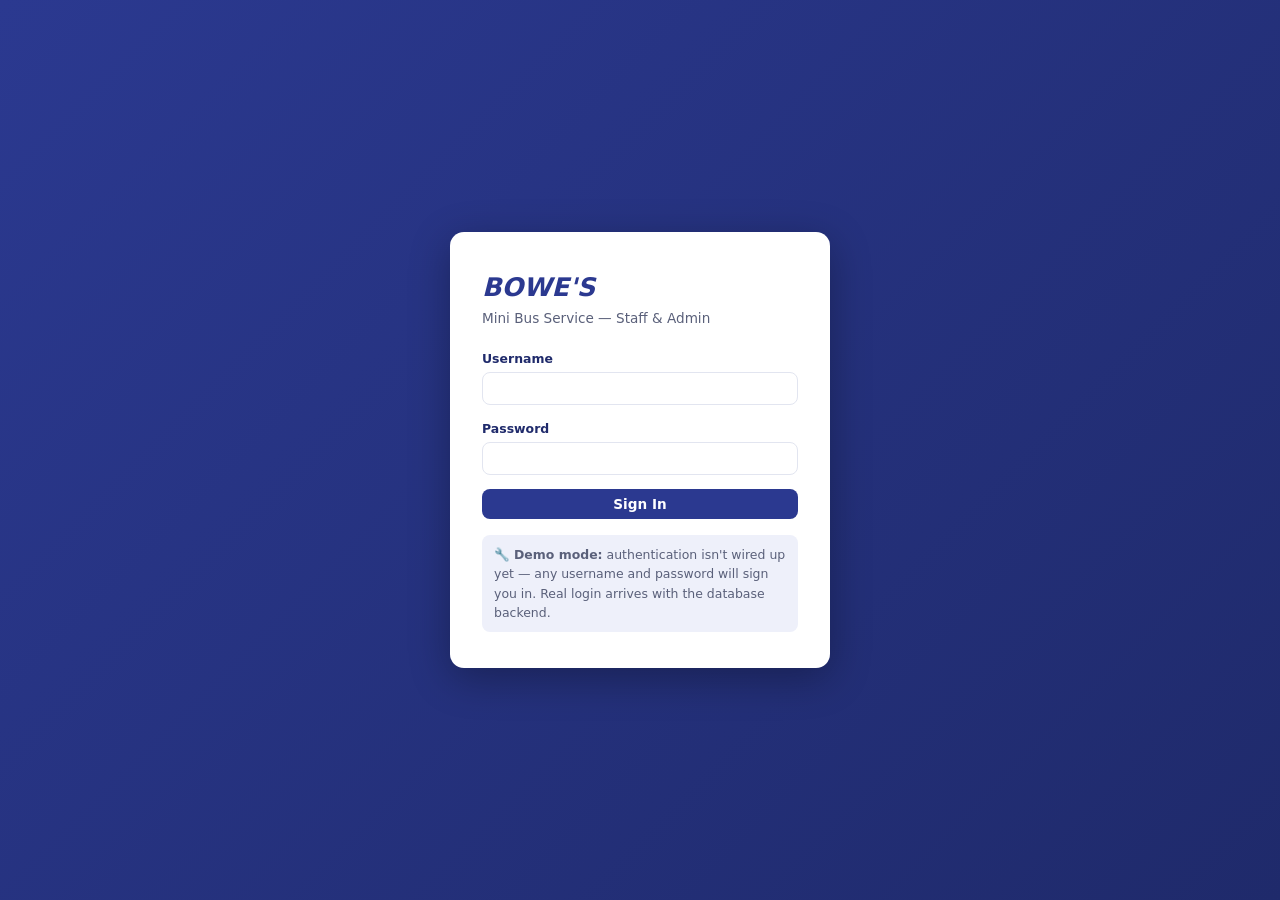
==== admin/index.html @ 16c5cedb "Add Bowe's Mini Bus Service website with booking page and admin panel Static HTML/CSS/JS site ready " ====
<!DOCTYPE html>
<html lang="en">
<head>
  <meta charset="UTF-8" />
  <meta name="viewport" content="width=device-width, initial-scale=1.0" />
  <title>Admin — Bowe's Mini Bus Service</title>
  <link rel="icon" type="image/svg+xml" href="/favicon.svg" />
  <meta name="robots" content="noindex" />
  <link rel="stylesheet" href="/assets/css/admin.css" />
</head>
<body>

  <!-- =========== LOGIN GATE (display-level only) ===========
       Real authentication will come with the backend. For now
       any username/password gets you in — this just shows the
       intended flow. -->
  <div class="login-gate" id="login-gate">
    <div class="login-card">
      <div class="t">Bowe's</div>
      <div class="s">Mini Bus Service — Staff &amp; Admin</div>
      <form id="login-form">
        <div class="form-field">
          <label for="login-user">Username</label>
          <input id="login-user" type="text" autocomplete="username" required />
        </div>
        <div class="form-field">
          <label for="login-pass">Password</label>
          <input id="login-pass" type="password" autocomplete="current-password" required />
        </div>
        <button class="btn btn-primary" type="submit" style="width:100%;">Sign In</button>
      </form>
      <div class="demo-note">
        🔧 <strong>Demo mode:</strong> authentication isn't wired up yet — any
        username and password will sign you in. Real login arrives with the
        database backend.
      </div>
    </div>
  </div>

  <!-- =========== ADMIN SHELL =========== -->
  <div class="admin-shell" id="admin-shell" hidden>

    <aside class="sidebar">
      <div class="brand">
        <span class="t">Bowe's</span>
        <span class="s">Admin Panel</span>
      </div>
      <nav aria-label="Admin sections">
        <button data-panel="dashboard" class="active">📊 Dashboard</button>
        <button data-panel="bookings">🗒️ Bookings</button>
        <button data-panel="diary">📅 Availability Diary</button>
        <button data-panel="fleet">🚌 Fleet</button>
        <button data-panel="drivers">👤 Drivers</button>
      </nav>
      <div class="foot">
        <p><a href="/">← Back to website</a></p>
        <p><button id="reset-demo" class="btn btn-ghost btn-sm" style="margin-top:0.5rem;">Reset demo data</button></p>
      </div>
    </aside>

    <main class="main">
      <div class="topbar">
        <div>
          <h1 id="panel-title">Dashboard</h1>
          <div class="sub" id="today-label"></div>
        </div>
        <button id="logout" class="btn btn-ghost btn-sm">Sign out</button>
      </div>

      <!-- ======= DASHBOARD ======= -->
      <section class="panel active" id="panel-dashboard">
        <div class="stats" id="stat-tiles"></div>

        <div class="card">
          <h2>Bookings per week (last 8 weeks)</h2>
          <figure class="chart-figure">
            <figcaption>All booking requests received, by week created</figcaption>
            <div class="chart-svg-wrap" id="weekly-chart"></div>
          </figure>
        </div>

        <div class="card">
          <h2>Bookings by status</h2>
          <div class="status-rows" id="status-breakdown"></div>
        </div>

        <div class="card">
          <h2>Next 7 days</h2>
          <div class="table-wrap">
            <table>
              <thead>
                <tr><th>Date</th><th>Customer</th><th>Route</th><th>Pax</th><th>Bus</th><th>Driver</th><th>Status</th></tr>
              </thead>
              <tbody id="upcoming-rows"></tbody>
            </table>
          </div>
        </div>
      </section>

      <!-- ======= BOOKINGS ======= -->
      <section class="panel" id="panel-bookings">
        <div class="card">
          <h2>Pending review</h2>
          <p class="hint">New requests from the website land here. Assign a bus and driver, then approve — the diary updates automatically.</p>
          <div class="table-wrap">
            <table>
              <thead>
                <tr><th>Received</th><th>Customer</th><th>Trip</th><th>Pax</th><th>Assign bus</th><th>Assign driver</th><th>Actions</th></tr>
              </thead>
              <tbody id="pending-rows"></tbody>
            </table>
          </div>
        </div>

        <div class="card">
          <h2>All bookings</h2>
          <div class="table-wrap">
            <table>
              <thead>
                <tr><th>Date</th><th>Customer</th><th>Route</th><th>Pax</th><th>Bus</th><th>Driver</th><th>Status</th><th></th></tr>
              </thead>
              <tbody id="all-booking-rows"></tbody>
            </table>
          </div>
        </div>
      </section>

      <!-- ======= DIARY ======= -->
      <section class="panel" id="panel-diary">
        <div class="card">
          <h2>Fleet availability — next 14 days</h2>
          <p class="hint">Built automatically from confirmed bookings and fleet status. Keep the fleet up to date and this diary is always exact.</p>
          <div class="diary-wrap" id="diary-table"></div>
          <div class="legend">
            <span><span class="k" style="background:#e8f6ec;"></span>Free</span>
            <span><span class="k" style="background:#fbebeb;"></span>Booked (confirmed)</span>
            <span><span class="k" style="background:#fdf3cd;"></span>In maintenance</span>
          </div>
        </div>
      </section>

      <!-- ======= FLEET ======= -->
      <section class="panel" id="panel-fleet">
        <div class="card">
          <h2>Add a bus</h2>
          <form id="add-bus-form" class="form-row">
            <div class="form-field"><label for="bus-name">Name / model</label><input id="bus-name" required placeholder="e.g. Mercedes Sprinter" /></div>
            <div class="form-field"><label for="bus-reg">Registration</label><input id="bus-reg" required placeholder="e.g. 231-KK-1234" /></div>
            <div class="form-field"><label for="bus-type">Type</label>
              <select id="bus-type"><option>Minibus</option><option>Midi bus</option><option>Coach</option></select>
            </div>
            <div class="form-field"><label for="bus-seats">Seats</label><input id="bus-seats" type="number" min="4" max="70" required value="16" /></div>
            <button class="btn btn-primary" type="submit">Add Bus</button>
          </form>
        </div>
        <div class="card">
          <h2>Fleet</h2>
          <div class="table-wrap">
            <table>
              <thead><tr><th>Bus</th><th>Reg</th><th>Type</th><th>Seats</th><th>Status</th><th>Notes</th><th></th></tr></thead>
              <tbody id="fleet-rows"></tbody>
            </table>
          </div>
        </div>
      </section>

      <!-- ======= DRIVERS ======= -->
      <section class="panel" id="panel-drivers">
        <div class="card">
          <h2>Add a driver</h2>
          <form id="add-driver-form" class="form-row">
            <div class="form-field"><label for="drv-name">Name</label><input id="drv-name" required placeholder="e.g. Pat Bowe" /></div>
            <div class="form-field"><label for="drv-phone">Phone</label><input id="drv-phone" placeholder="087 XXX XXXX" /></div>
            <div class="form-field"><label for="drv-licence">Licence</label>
              <select id="drv-licence"><option>D1</option><option>D</option></select>
            </div>
            <button class="btn btn-primary" type="submit">Add Driver</button>
          </form>
        </div>
        <div class="card">
          <h2>Drivers &amp; weekly availability</h2>
          <p class="hint">Tick the days each driver is off. Days off are excluded when assigning drivers to bookings.</p>
          <div class="table-wrap">
            <table>
              <thead><tr><th>Driver</th><th>Phone</th><th>Licence</th><th>Days off</th><th>Upcoming assignments</th></tr></thead>
              <tbody id="driver-rows"></tbody>
            </table>
          </div>
        </div>
      </section>

    </main>
  </div>

  <script src="/assets/js/data.js"></script>
  <script src="/assets/js/admin.js"></script>
</body>
</html>
---- assets/css/admin.css ----
/* =========================================================
   Bowe's Mini Bus Service — admin panel styles
   ========================================================= */

:root {
  --blue: #2b3990;
  --blue-dark: #1f2a6b;
  --blue-light: #eef0fa;
  --yellow: #ffd100;
  --chart: #3d4fb5;          /* validated chart data colour */
  --ink: #1a1f36;
  --ink-soft: #5a607a;
  --surface: #ffffff;
  --surface-alt: #f4f5fa;
  --line: #e2e5f0;
  --good: #2e7d43;
  --good-bg: #e8f6ec;
  --warn: #8a6d00;
  --warn-bg: #fdf3cd;
  --bad: #a12b2b;
  --bad-bg: #fbebeb;
  --muted-bg: #eceef4;
  --radius: 10px;
  --shadow: 0 2px 10px rgba(31, 42, 107, 0.08);
}

* { box-sizing: border-box; margin: 0; padding: 0; }

body {
  font-family: "Segoe UI", system-ui, -apple-system, Arial, sans-serif;
  background: var(--surface-alt);
  color: var(--ink);
  line-height: 1.55;
  font-size: 15px;
}

button { font-family: inherit; }

/* the hidden attribute must beat display:flex on gated containers */
[hidden] { display: none !important; }

/* ---------- layout ---------- */

.admin-shell { display: flex; min-height: 100vh; }

.sidebar {
  width: 230px;
  background: var(--blue-dark);
  color: #fff;
  padding: 1.5rem 1rem;
  flex-shrink: 0;
  display: flex;
  flex-direction: column;
  gap: 0.35rem;
}
.sidebar .brand { margin-bottom: 1.5rem; line-height: 1.2; }
.sidebar .brand .t {
  color: var(--yellow); font-weight: 900; font-style: italic;
  font-size: 1.3rem; letter-spacing: 0.04em; text-transform: uppercase; display: block;
}
.sidebar .brand .s { font-size: 0.78rem; color: #c9cfec; }

.sidebar nav { display: flex; flex-direction: column; gap: 0.2rem; }
.sidebar nav button {
  display: flex; align-items: center; gap: 0.6rem;
  background: none; border: none; color: #d5daf0;
  padding: 0.65rem 0.8rem; border-radius: 8px;
  font-size: 0.95rem; font-weight: 600; cursor: pointer; text-align: left;
}
.sidebar nav button:hover { background: rgba(255, 255, 255, 0.08); color: #fff; }
.sidebar nav button.active { background: var(--yellow); color: var(--blue-dark); }

.sidebar .foot { margin-top: auto; font-size: 0.78rem; color: #9aa3cd; }
.sidebar .foot a { color: var(--yellow); text-decoration: none; }

.main { flex: 1; padding: 1.75rem 2rem; min-width: 0; }

.topbar {
  display: flex; justify-content: space-between; align-items: center;
  margin-bottom: 1.5rem; gap: 1rem; flex-wrap: wrap;
}
.topbar h1 { font-size: 1.35rem; color: var(--blue-dark); }
.topbar .sub { color: var(--ink-soft); font-size: 0.88rem; }

/* ---------- panels & cards ---------- */

.panel { display: none; }
.panel.active { display: block; }

.card {
  background: var(--surface);
  border-radius: var(--radius);
  box-shadow: var(--shadow);
  padding: 1.25rem 1.4rem;
  margin-bottom: 1.25rem;
}
.card h2 { font-size: 1.05rem; color: var(--blue-dark); margin-bottom: 0.75rem; }
.card .hint { font-size: 0.82rem; color: var(--ink-soft); }

/* ---------- stat tiles ---------- */

.stats { display: grid; grid-template-columns: repeat(auto-fit, minmax(180px, 1fr)); gap: 1rem; margin-bottom: 1.25rem; }
.stat {
  background: var(--surface); border-radius: var(--radius);
  box-shadow: var(--shadow); padding: 1.1rem 1.25rem;
  border-top: 4px solid var(--chart);
}
.stat .label { font-size: 0.8rem; font-weight: 700; color: var(--ink-soft); text-transform: uppercase; letter-spacing: 0.04em; }
.stat .value { font-size: 1.9rem; font-weight: 800; color: var(--blue-dark); line-height: 1.2; }
.stat .delta { font-size: 0.8rem; color: var(--ink-soft); }
.stat.attn { border-top-color: var(--yellow); }

/* ---------- badges ---------- */

.badge {
  display: inline-flex; align-items: center; gap: 0.3rem;
  padding: 0.15rem 0.6rem; border-radius: 999px;
  font-size: 0.78rem; font-weight: 700; white-space: nowrap;
}
.badge.pending   { background: var(--warn-bg); color: var(--warn); }
.badge.confirmed { background: var(--good-bg); color: var(--good); }
.badge.completed { background: var(--muted-bg); color: var(--ink-soft); }
.badge.declined  { background: var(--bad-bg); color: var(--bad); }
.badge.active      { background: var(--good-bg); color: var(--good); }
.badge.maintenance { background: var(--warn-bg); color: var(--warn); }

/* ---------- tables ---------- */

.table-wrap { overflow-x: auto; }
table { width: 100%; border-collapse: collapse; font-size: 0.9rem; }
th, td { text-align: left; padding: 0.6rem 0.75rem; border-bottom: 1px solid var(--line); vertical-align: top; }
th { font-size: 0.76rem; text-transform: uppercase; letter-spacing: 0.05em; color: var(--ink-soft); }
tr:hover td { background: var(--blue-light); }
td .small { font-size: 0.8rem; color: var(--ink-soft); }

/* ---------- buttons ---------- */

.btn {
  display: inline-block; border: none; cursor: pointer;
  border-radius: 8px; font-weight: 700; font-size: 0.85rem;
  padding: 0.45rem 0.9rem;
}
.btn-primary { background: var(--blue); color: #fff; }
.btn-primary:hover { background: var(--blue-dark); }
.btn-approve { background: var(--good); color: #fff; }
.btn-approve:hover { background: #256a37; }
.btn-decline { background: transparent; color: var(--bad); border: 1.5px solid var(--bad); }
.btn-decline:hover { background: var(--bad-bg); }
.btn-ghost { background: transparent; color: var(--blue); border: 1.5px solid var(--blue); }
.btn-ghost:hover { background: var(--blue-light); }
.btn-sm { padding: 0.3rem 0.7rem; font-size: 0.78rem; }

/* ---------- forms ---------- */

.form-row { display: flex; flex-wrap: wrap; gap: 0.75rem; align-items: flex-end; }
.form-field { display: flex; flex-direction: column; gap: 0.25rem; }
.form-field label { font-size: 0.78rem; font-weight: 700; color: var(--blue-dark); }
.form-field input, .form-field select {
  padding: 0.45rem 0.6rem; border: 1.5px solid var(--line);
  border-radius: 8px; font-size: 0.88rem; font-family: inherit; background: #fff;
}
.form-field input:focus, .form-field select:focus { outline: 2px solid var(--yellow); border-color: var(--blue); }

select.inline-assign { max-width: 170px; }

/* ---------- chart ---------- */

.chart-figure { margin: 0; }
.chart-figure figcaption { font-size: 0.82rem; color: var(--ink-soft); margin-bottom: 0.5rem; }
.chart-svg-wrap { overflow-x: auto; }
.bar { fill: var(--chart); }
.bar:hover { fill: var(--blue-dark); }
.chart-axis text { font-size: 11px; fill: var(--ink-soft); }
.chart-grid line { stroke: var(--line); stroke-width: 1; }
.chart-value { font-size: 11px; fill: var(--ink-soft); }

.chart-tooltip {
  position: fixed; pointer-events: none; z-index: 100;
  background: var(--blue-dark); color: #fff; font-size: 0.78rem;
  padding: 0.35rem 0.6rem; border-radius: 6px; white-space: nowrap;
  transform: translate(-50%, -130%);
}

/* status breakdown rows */
.status-rows { display: flex; flex-direction: column; gap: 0.55rem; }
.status-row { display: grid; grid-template-columns: 110px 1fr 40px; align-items: center; gap: 0.7rem; font-size: 0.85rem; }
.status-row .track { background: var(--muted-bg); border-radius: 4px; height: 14px; overflow: hidden; }
.status-row .fill { height: 100%; background: var(--chart); border-radius: 0 4px 4px 0; }
.status-row .n { font-weight: 700; color: var(--blue-dark); text-align: right; }

/* ---------- diary ---------- */

.diary-wrap { overflow-x: auto; }
.diary { border-collapse: collapse; font-size: 0.78rem; min-width: 700px; }
.diary th, .diary td { border: 1px solid var(--line); padding: 0.4rem 0.5rem; text-align: center; }
.diary th.bus-col { text-align: left; min-width: 160px; }
.diary td.free { background: var(--good-bg); color: var(--good); font-weight: 700; }
.diary td.booked { background: var(--bad-bg); color: var(--bad); font-weight: 700; }
.diary td.maint { background: var(--warn-bg); color: var(--warn); }
.diary th.today { background: var(--yellow); color: var(--blue-dark); }
.legend { display: flex; gap: 1.25rem; font-size: 0.8rem; color: var(--ink-soft); margin-top: 0.75rem; flex-wrap: wrap; }
.legend .k { display: inline-block; width: 14px; height: 14px; border-radius: 3px; vertical-align: -2px; margin-right: 0.35rem; border: 1px solid var(--line); }

/* ---------- login gate ---------- */

.login-gate {
  min-height: 100vh; display: flex; align-items: center; justify-content: center;
  background: linear-gradient(135deg, var(--blue) 0%, var(--blue-dark) 100%); padding: 1rem;
}
.login-card { background: #fff; border-radius: 14px; padding: 2.25rem 2rem; max-width: 380px; width: 100%; box-shadow: 0 10px 40px rgba(0,0,0,0.3); }
.login-card .t { color: var(--blue); font-weight: 900; font-style: italic; font-size: 1.6rem; text-transform: uppercase; }
.login-card .s { color: var(--ink-soft); font-size: 0.85rem; margin-bottom: 1.25rem; }
.login-card .form-field { margin-bottom: 0.9rem; }
.login-card input { width: 100%; }
.login-card .demo-note { margin-top: 1rem; font-size: 0.78rem; color: var(--ink-soft); background: var(--blue-light); border-radius: 8px; padding: 0.6rem 0.75rem; }

/* ---------- misc ---------- */

.empty { color: var(--ink-soft); font-size: 0.88rem; padding: 0.75rem 0; }

@media (max-width: 860px) {
  .admin-shell { flex-direction: column; }
  .sidebar { width: 100%; flex-direction: row; flex-wrap: wrap; align-items: center; }
  .sidebar nav { flex-direction: row; flex-wrap: wrap; }
  .sidebar .brand { margin-bottom: 0; margin-right: 1rem; }
  .sidebar .foot { display: none; }
  .main { padding: 1.25rem 1rem; }
}
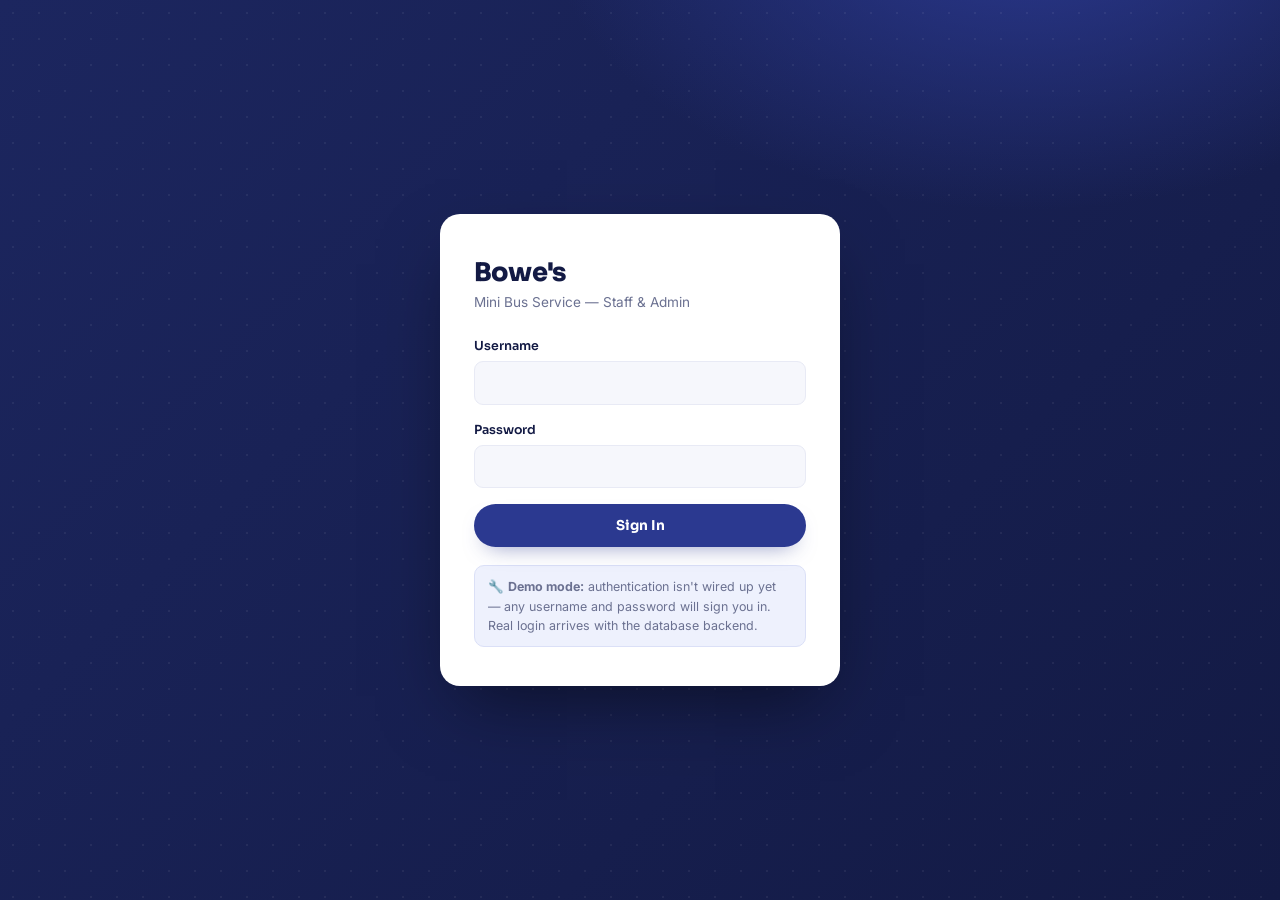
==== commit bc3731db: "Redesign public site with modern, bright & airy UX Complete visual and UX overhaul of the Bowe's Min" ====
--- a/admin/index.html
+++ b/admin/index.html
@@ -6,6 +6,10 @@
   <title>Admin — Bowe's Mini Bus Service</title>
   <link rel="icon" type="image/svg+xml" href="/favicon.svg" />
   <meta name="robots" content="noindex" />
+  <meta name="theme-color" content="#131a44" />
+  <link rel="preconnect" href="https://fonts.googleapis.com" />
+  <link rel="preconnect" href="https://fonts.gstatic.com" crossorigin />
+  <link href="https://fonts.googleapis.com/css2?family=Sora:wght@400;600;700;800&family=Inter:wght@400;500;600;700&display=swap" rel="stylesheet" />
   <link rel="stylesheet" href="/assets/css/admin.css" />
 </head>
 <body>
--- a/assets/css/admin.css
+++ b/assets/css/admin.css
@@ -1,40 +1,55 @@
 /* =========================================================
    Bowe's Mini Bus Service — admin panel styles
+   Coordinated with the public site's bright & airy system.
    ========================================================= */
 
 :root {
   --blue: #2b3990;
-  --blue-dark: #1f2a6b;
-  --blue-light: #eef0fa;
+  --blue-dark: #1c265f;
+  --blue-deep: #131a44;
+  --blue-light: #eef1fd;
+  --blue-50: #f4f6fe;
   --yellow: #ffd100;
+  --yellow-dark: #d9a300;
   --chart: #3d4fb5;          /* validated chart data colour */
-  --ink: #1a1f36;
-  --ink-soft: #5a607a;
+  --ink: #141a3a;
+  --ink-soft: #6b7191;
   --surface: #ffffff;
-  --surface-alt: #f4f5fa;
-  --line: #e2e5f0;
-  --good: #2e7d43;
-  --good-bg: #e8f6ec;
-  --warn: #8a6d00;
-  --warn-bg: #fdf3cd;
-  --bad: #a12b2b;
-  --bad-bg: #fbebeb;
-  --muted-bg: #eceef4;
-  --radius: 10px;
-  --shadow: 0 2px 10px rgba(31, 42, 107, 0.08);
+  --surface-alt: #f6f7fc;
+  --line: #e8eaf5;
+  --line-2: #eff1f9;
+  --good: #12805c;
+  --good-bg: #e6f6ef;
+  --warn: #9a6a00;
+  --warn-bg: #fdf3d6;
+  --bad: #b3261e;
+  --bad-bg: #fbeceb;
+  --muted-bg: #eceef7;
+  --radius: 14px;
+  --radius-sm: 10px;
+  --shadow: 0 2px 6px rgba(20, 24, 58, .06), 0 1px 2px rgba(20, 24, 58, .04);
+  --shadow-md: 0 10px 28px -8px rgba(20, 24, 58, .14);
+  --font-display: "Sora", "Segoe UI", system-ui, -apple-system, sans-serif;
+  --font-body: "Inter", "Segoe UI", system-ui, -apple-system, Arial, sans-serif;
 }
 
 * { box-sizing: border-box; margin: 0; padding: 0; }
 
 body {
-  font-family: "Segoe UI", system-ui, -apple-system, Arial, sans-serif;
+  font-family: var(--font-body);
   background: var(--surface-alt);
   color: var(--ink);
   line-height: 1.55;
   font-size: 15px;
+  -webkit-font-smoothing: antialiased;
 }
 
 button { font-family: inherit; }
+
+:where(a, button, input, select, textarea):focus-visible {
+  outline: 3px solid var(--yellow);
+  outline-offset: 2px;
+}
 
 /* the hidden attribute must beat display:flex on gated containers */
 [hidden] { display: none !important; }
@@ -44,42 +59,51 @@
 .admin-shell { display: flex; min-height: 100vh; }
 
 .sidebar {
-  width: 230px;
-  background: var(--blue-dark);
+  width: 246px;
+  background: linear-gradient(180deg, var(--blue-dark) 0%, var(--blue-deep) 100%);
   color: #fff;
-  padding: 1.5rem 1rem;
+  padding: 1.6rem 1rem;
   flex-shrink: 0;
   display: flex;
   flex-direction: column;
   gap: 0.35rem;
-}
-.sidebar .brand { margin-bottom: 1.5rem; line-height: 1.2; }
+  position: sticky;
+  top: 0;
+  height: 100vh;
+}
+.sidebar .brand { margin-bottom: 1.75rem; line-height: 1.2; padding: 0 .4rem; }
 .sidebar .brand .t {
-  color: var(--yellow); font-weight: 900; font-style: italic;
-  font-size: 1.3rem; letter-spacing: 0.04em; text-transform: uppercase; display: block;
-}
-.sidebar .brand .s { font-size: 0.78rem; color: #c9cfec; }
+  font-family: var(--font-display);
+  color: #fff; font-weight: 800;
+  font-size: 1.3rem; letter-spacing: -.01em; display: block;
+}
+.sidebar .brand .s { font-size: 0.74rem; color: #a7afd6; letter-spacing: .08em; text-transform: uppercase; }
 
 .sidebar nav { display: flex; flex-direction: column; gap: 0.2rem; }
 .sidebar nav button {
-  display: flex; align-items: center; gap: 0.6rem;
-  background: none; border: none; color: #d5daf0;
-  padding: 0.65rem 0.8rem; border-radius: 8px;
-  font-size: 0.95rem; font-weight: 600; cursor: pointer; text-align: left;
+  display: flex; align-items: center; gap: 0.65rem;
+  background: none; border: none; color: #c4cbeb;
+  padding: 0.7rem 0.85rem; border-radius: 10px;
+  font-size: 0.94rem; font-weight: 600; cursor: pointer; text-align: left;
+  transition: background .18s ease, color .18s ease;
 }
 .sidebar nav button:hover { background: rgba(255, 255, 255, 0.08); color: #fff; }
-.sidebar nav button.active { background: var(--yellow); color: var(--blue-dark); }
-
-.sidebar .foot { margin-top: auto; font-size: 0.78rem; color: #9aa3cd; }
+.sidebar nav button.active {
+  background: var(--yellow); color: var(--blue-deep); font-weight: 700;
+  box-shadow: 0 8px 20px -8px rgba(255,209,0,.5);
+}
+
+.sidebar .foot { margin-top: auto; font-size: 0.78rem; color: #9aa3cd; padding: 0 .4rem; }
 .sidebar .foot a { color: var(--yellow); text-decoration: none; }
-
-.main { flex: 1; padding: 1.75rem 2rem; min-width: 0; }
+.sidebar .foot a:hover { text-decoration: underline; }
+
+.main { flex: 1; padding: 1.9rem 2.1rem; min-width: 0; }
 
 .topbar {
   display: flex; justify-content: space-between; align-items: center;
-  margin-bottom: 1.5rem; gap: 1rem; flex-wrap: wrap;
-}
-.topbar h1 { font-size: 1.35rem; color: var(--blue-dark); }
+  margin-bottom: 1.6rem; gap: 1rem; flex-wrap: wrap;
+}
+.topbar h1 { font-family: var(--font-display); font-size: 1.5rem; font-weight: 800; letter-spacing: -.01em; color: var(--blue-deep); }
 .topbar .sub { color: var(--ink-soft); font-size: 0.88rem; }
 
 /* ---------- panels & cards ---------- */
@@ -89,33 +113,39 @@
 
 .card {
   background: var(--surface);
+  border: 1px solid var(--line);
   border-radius: var(--radius);
   box-shadow: var(--shadow);
-  padding: 1.25rem 1.4rem;
-  margin-bottom: 1.25rem;
-}
-.card h2 { font-size: 1.05rem; color: var(--blue-dark); margin-bottom: 0.75rem; }
-.card .hint { font-size: 0.82rem; color: var(--ink-soft); }
+  padding: 1.35rem 1.5rem;
+  margin-bottom: 1.35rem;
+}
+.card h2 { font-family: var(--font-display); font-size: 1.08rem; font-weight: 700; color: var(--blue-deep); margin-bottom: 0.75rem; }
+.card .hint { font-size: 0.83rem; color: var(--ink-soft); }
 
 /* ---------- stat tiles ---------- */
 
-.stats { display: grid; grid-template-columns: repeat(auto-fit, minmax(180px, 1fr)); gap: 1rem; margin-bottom: 1.25rem; }
+.stats { display: grid; grid-template-columns: repeat(auto-fit, minmax(190px, 1fr)); gap: 1rem; margin-bottom: 1.35rem; }
 .stat {
-  background: var(--surface); border-radius: var(--radius);
-  box-shadow: var(--shadow); padding: 1.1rem 1.25rem;
-  border-top: 4px solid var(--chart);
-}
-.stat .label { font-size: 0.8rem; font-weight: 700; color: var(--ink-soft); text-transform: uppercase; letter-spacing: 0.04em; }
-.stat .value { font-size: 1.9rem; font-weight: 800; color: var(--blue-dark); line-height: 1.2; }
+  background: var(--surface); border: 1px solid var(--line); border-radius: var(--radius);
+  box-shadow: var(--shadow); padding: 1.2rem 1.35rem;
+  position: relative; overflow: hidden;
+}
+.stat::before {
+  content: ""; position: absolute; left: 0; top: 0; bottom: 0; width: 4px;
+  background: var(--chart);
+}
+.stat .label { font-size: 0.78rem; font-weight: 700; color: var(--ink-soft); text-transform: uppercase; letter-spacing: 0.05em; }
+.stat .value { font-family: var(--font-display); font-size: 2rem; font-weight: 800; color: var(--blue-deep); line-height: 1.2; }
 .stat .delta { font-size: 0.8rem; color: var(--ink-soft); }
-.stat.attn { border-top-color: var(--yellow); }
+.stat.attn::before { background: var(--yellow); }
 
 /* ---------- badges ---------- */
 
 .badge {
   display: inline-flex; align-items: center; gap: 0.3rem;
-  padding: 0.15rem 0.6rem; border-radius: 999px;
-  font-size: 0.78rem; font-weight: 700; white-space: nowrap;
+  padding: 0.2rem 0.65rem; border-radius: 999px;
+  font-size: 0.76rem; font-weight: 700; white-space: nowrap;
+  text-transform: capitalize;
 }
 .badge.pending   { background: var(--warn-bg); color: var(--warn); }
 .badge.confirmed { background: var(--good-bg); color: var(--good); }
@@ -128,38 +158,46 @@
 
 .table-wrap { overflow-x: auto; }
 table { width: 100%; border-collapse: collapse; font-size: 0.9rem; }
-th, td { text-align: left; padding: 0.6rem 0.75rem; border-bottom: 1px solid var(--line); vertical-align: top; }
-th { font-size: 0.76rem; text-transform: uppercase; letter-spacing: 0.05em; color: var(--ink-soft); }
-tr:hover td { background: var(--blue-light); }
+th, td { text-align: left; padding: 0.65rem 0.8rem; border-bottom: 1px solid var(--line-2); vertical-align: top; }
+th { font-size: 0.74rem; text-transform: uppercase; letter-spacing: 0.05em; color: var(--ink-soft); font-weight: 700; }
+tbody tr { transition: background .12s ease; }
+tr:hover td { background: var(--blue-50); }
 td .small { font-size: 0.8rem; color: var(--ink-soft); }
 
 /* ---------- buttons ---------- */
 
 .btn {
-  display: inline-block; border: none; cursor: pointer;
-  border-radius: 8px; font-weight: 700; font-size: 0.85rem;
-  padding: 0.45rem 0.9rem;
-}
-.btn-primary { background: var(--blue); color: #fff; }
+  display: inline-flex; align-items: center; justify-content: center;
+  border: 1.5px solid transparent; cursor: pointer;
+  border-radius: 9px; font-family: var(--font-display); font-weight: 700; font-size: 0.85rem;
+  padding: 0.5rem 0.95rem;
+  transition: background .16s ease, transform .16s ease, box-shadow .16s ease;
+}
+.btn:hover { transform: translateY(-1px); }
+.btn-primary { background: var(--blue); color: #fff; box-shadow: 0 10px 22px -12px rgba(43,57,144,.6); }
 .btn-primary:hover { background: var(--blue-dark); }
 .btn-approve { background: var(--good); color: #fff; }
-.btn-approve:hover { background: #256a37; }
-.btn-decline { background: transparent; color: var(--bad); border: 1.5px solid var(--bad); }
+.btn-approve:hover { background: #0f6d4e; }
+.btn-decline { background: transparent; color: var(--bad); border-color: #e2b6b2; }
 .btn-decline:hover { background: var(--bad-bg); }
-.btn-ghost { background: transparent; color: var(--blue); border: 1.5px solid var(--blue); }
+.btn-ghost { background: transparent; color: var(--blue); border-color: #cfd5f6; }
 .btn-ghost:hover { background: var(--blue-light); }
-.btn-sm { padding: 0.3rem 0.7rem; font-size: 0.78rem; }
+.btn-sm { padding: 0.35rem 0.75rem; font-size: 0.78rem; }
 
 /* ---------- forms ---------- */
 
-.form-row { display: flex; flex-wrap: wrap; gap: 0.75rem; align-items: flex-end; }
-.form-field { display: flex; flex-direction: column; gap: 0.25rem; }
-.form-field label { font-size: 0.78rem; font-weight: 700; color: var(--blue-dark); }
+.form-row { display: flex; flex-wrap: wrap; gap: 0.85rem; align-items: flex-end; }
+.form-field { display: flex; flex-direction: column; gap: 0.3rem; }
+.form-field label { font-family: var(--font-display); font-size: 0.78rem; font-weight: 600; color: var(--blue-deep); }
 .form-field input, .form-field select {
-  padding: 0.45rem 0.6rem; border: 1.5px solid var(--line);
-  border-radius: 8px; font-size: 0.88rem; font-family: inherit; background: #fff;
-}
-.form-field input:focus, .form-field select:focus { outline: 2px solid var(--yellow); border-color: var(--blue); }
+  padding: 0.55rem 0.7rem; border: 1.5px solid var(--line);
+  border-radius: 9px; font-size: 0.88rem; font-family: inherit; background: var(--surface-alt);
+  transition: border-color .16s ease, box-shadow .16s ease, background .16s ease;
+}
+.form-field input:focus, .form-field select:focus {
+  outline: none; border-color: var(--blue); background: #fff;
+  box-shadow: 0 0 0 4px var(--blue-light);
+}
 
 select.inline-assign { max-width: 170px; }
 
@@ -168,51 +206,66 @@
 .chart-figure { margin: 0; }
 .chart-figure figcaption { font-size: 0.82rem; color: var(--ink-soft); margin-bottom: 0.5rem; }
 .chart-svg-wrap { overflow-x: auto; }
-.bar { fill: var(--chart); }
+.bar { fill: var(--chart); transition: fill .16s ease; }
 .bar:hover { fill: var(--blue-dark); }
 .chart-axis text { font-size: 11px; fill: var(--ink-soft); }
 .chart-grid line { stroke: var(--line); stroke-width: 1; }
-.chart-value { font-size: 11px; fill: var(--ink-soft); }
+.chart-value { font-size: 11px; fill: var(--ink-soft); font-weight: 600; }
 
 .chart-tooltip {
   position: fixed; pointer-events: none; z-index: 100;
-  background: var(--blue-dark); color: #fff; font-size: 0.78rem;
-  padding: 0.35rem 0.6rem; border-radius: 6px; white-space: nowrap;
+  background: var(--blue-deep); color: #fff; font-size: 0.78rem;
+  padding: 0.4rem 0.65rem; border-radius: 7px; white-space: nowrap;
+  box-shadow: var(--shadow-md);
   transform: translate(-50%, -130%);
 }
 
 /* status breakdown rows */
-.status-rows { display: flex; flex-direction: column; gap: 0.55rem; }
-.status-row { display: grid; grid-template-columns: 110px 1fr 40px; align-items: center; gap: 0.7rem; font-size: 0.85rem; }
-.status-row .track { background: var(--muted-bg); border-radius: 4px; height: 14px; overflow: hidden; }
-.status-row .fill { height: 100%; background: var(--chart); border-radius: 0 4px 4px 0; }
-.status-row .n { font-weight: 700; color: var(--blue-dark); text-align: right; }
+.status-rows { display: flex; flex-direction: column; gap: 0.6rem; }
+.status-row { display: grid; grid-template-columns: 120px 1fr 40px; align-items: center; gap: 0.7rem; font-size: 0.85rem; }
+.status-row .track { background: var(--muted-bg); border-radius: 6px; height: 14px; overflow: hidden; }
+.status-row .fill { height: 100%; background: var(--chart); border-radius: 6px; }
+.status-row .n { font-family: var(--font-display); font-weight: 700; color: var(--blue-deep); text-align: right; }
 
 /* ---------- diary ---------- */
 
 .diary-wrap { overflow-x: auto; }
 .diary { border-collapse: collapse; font-size: 0.78rem; min-width: 700px; }
-.diary th, .diary td { border: 1px solid var(--line); padding: 0.4rem 0.5rem; text-align: center; }
+.diary th, .diary td { border: 1px solid var(--line); padding: 0.45rem 0.5rem; text-align: center; }
 .diary th.bus-col { text-align: left; min-width: 160px; }
 .diary td.free { background: var(--good-bg); color: var(--good); font-weight: 700; }
 .diary td.booked { background: var(--bad-bg); color: var(--bad); font-weight: 700; }
 .diary td.maint { background: var(--warn-bg); color: var(--warn); }
-.diary th.today { background: var(--yellow); color: var(--blue-dark); }
+.diary th.today { background: var(--yellow); color: var(--blue-deep); }
 .legend { display: flex; gap: 1.25rem; font-size: 0.8rem; color: var(--ink-soft); margin-top: 0.75rem; flex-wrap: wrap; }
-.legend .k { display: inline-block; width: 14px; height: 14px; border-radius: 3px; vertical-align: -2px; margin-right: 0.35rem; border: 1px solid var(--line); }
+.legend .k { display: inline-block; width: 14px; height: 14px; border-radius: 4px; vertical-align: -2px; margin-right: 0.35rem; border: 1px solid var(--line); }
 
 /* ---------- login gate ---------- */
 
 .login-gate {
   min-height: 100vh; display: flex; align-items: center; justify-content: center;
-  background: linear-gradient(135deg, var(--blue) 0%, var(--blue-dark) 100%); padding: 1rem;
-}
-.login-card { background: #fff; border-radius: 14px; padding: 2.25rem 2rem; max-width: 380px; width: 100%; box-shadow: 0 10px 40px rgba(0,0,0,0.3); }
-.login-card .t { color: var(--blue); font-weight: 900; font-style: italic; font-size: 1.6rem; text-transform: uppercase; }
-.login-card .s { color: var(--ink-soft); font-size: 0.85rem; margin-bottom: 1.25rem; }
-.login-card .form-field { margin-bottom: 0.9rem; }
-.login-card input { width: 100%; }
-.login-card .demo-note { margin-top: 1rem; font-size: 0.78rem; color: var(--ink-soft); background: var(--blue-light); border-radius: 8px; padding: 0.6rem 0.75rem; }
+  background:
+    radial-gradient(800px 500px at 80% -10%, var(--blue) 0%, transparent 60%),
+    linear-gradient(135deg, var(--blue-dark) 0%, var(--blue-deep) 100%);
+  padding: 1rem;
+  position: relative; overflow: hidden;
+}
+.login-gate::before {
+  content: ""; position: absolute; inset: 0;
+  background-image: radial-gradient(rgba(255,255,255,.06) 1px, transparent 1px);
+  background-size: 26px 26px;
+}
+.login-card {
+  position: relative;
+  background: #fff; border-radius: 20px; padding: 2.4rem 2.1rem; max-width: 400px; width: 100%;
+  box-shadow: 0 30px 70px -20px rgba(0,0,0,0.5);
+}
+.login-card .t { font-family: var(--font-display); color: var(--blue-deep); font-weight: 800; font-size: 1.6rem; letter-spacing: -.01em; }
+.login-card .s { color: var(--ink-soft); font-size: 0.85rem; margin-bottom: 1.5rem; }
+.login-card .form-field { margin-bottom: 1rem; }
+.login-card input { width: 100%; padding: 0.7rem 0.85rem; font-size: 0.95rem; }
+.login-card .btn-primary { border-radius: 999px; padding: 0.75rem; }
+.login-card .demo-note { margin-top: 1.1rem; font-size: 0.78rem; color: var(--ink-soft); background: var(--blue-light); border: 1px solid #dbe0f7; border-radius: 10px; padding: 0.7rem 0.85rem; }
 
 /* ---------- misc ---------- */
 
@@ -220,9 +273,9 @@
 
 @media (max-width: 860px) {
   .admin-shell { flex-direction: column; }
-  .sidebar { width: 100%; flex-direction: row; flex-wrap: wrap; align-items: center; }
+  .sidebar { width: 100%; height: auto; position: static; flex-direction: row; flex-wrap: wrap; align-items: center; }
   .sidebar nav { flex-direction: row; flex-wrap: wrap; }
   .sidebar .brand { margin-bottom: 0; margin-right: 1rem; }
   .sidebar .foot { display: none; }
-  .main { padding: 1.25rem 1rem; }
-}
+  .main { padding: 1.35rem 1.1rem; }
+}
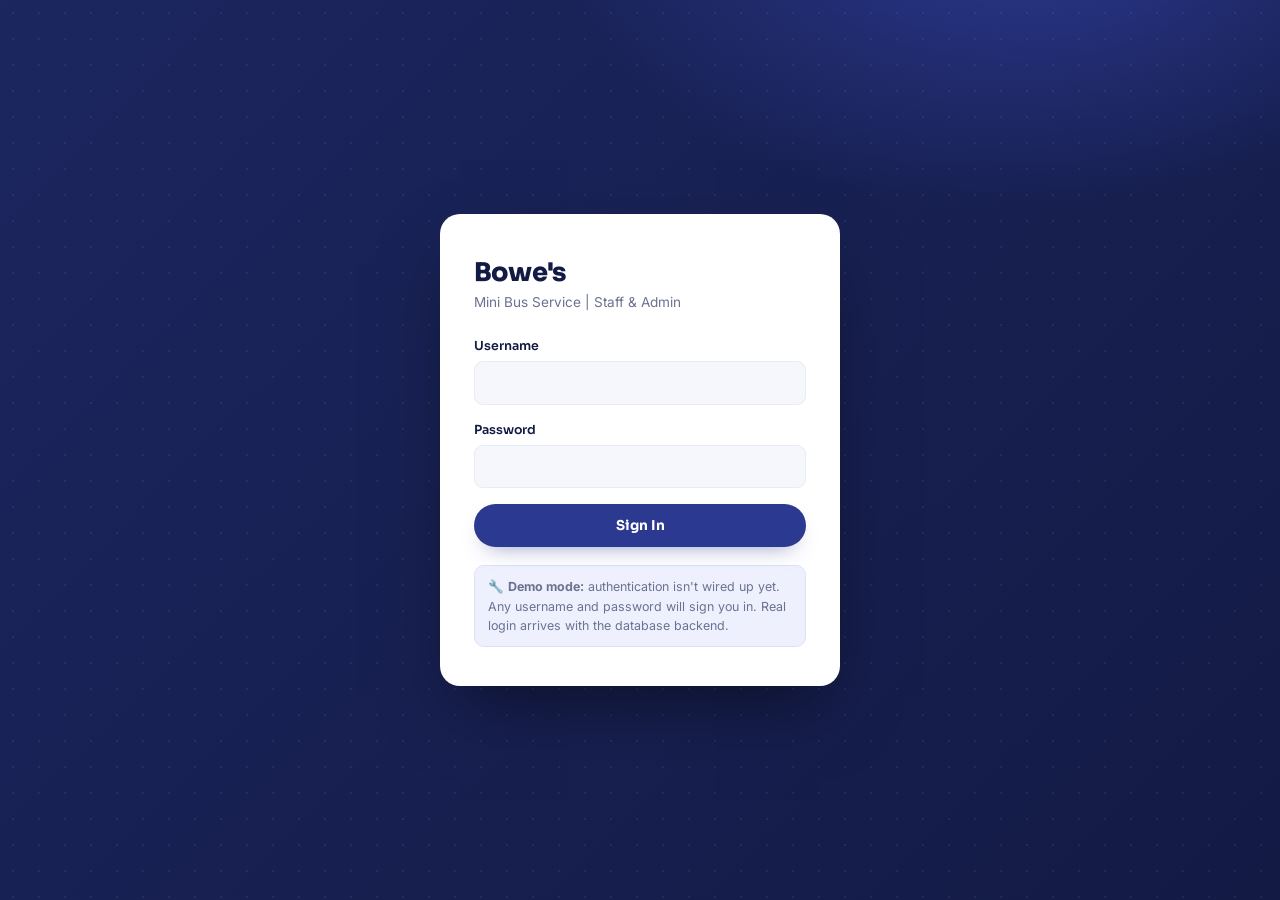
==== commit caacb99b: "Update booking form and site copy for Portlaoise base - Base the company in Portlaoise, Co. Laois th" ====
--- a/admin/index.html
+++ b/admin/index.html
@@ -3,7 +3,7 @@
 <head>
   <meta charset="UTF-8" />
   <meta name="viewport" content="width=device-width, initial-scale=1.0" />
-  <title>Admin — Bowe's Mini Bus Service</title>
+  <title>Admin | Bowe's Mini Bus Service</title>
   <link rel="icon" type="image/svg+xml" href="/favicon.svg" />
   <meta name="robots" content="noindex" />
   <meta name="theme-color" content="#131a44" />
@@ -16,12 +16,12 @@
 
   <!-- =========== LOGIN GATE (display-level only) ===========
        Real authentication will come with the backend. For now
-       any username/password gets you in — this just shows the
+       any username/password gets you in. This just shows the
        intended flow. -->
   <div class="login-gate" id="login-gate">
     <div class="login-card">
       <div class="t">Bowe's</div>
-      <div class="s">Mini Bus Service — Staff &amp; Admin</div>
+      <div class="s">Mini Bus Service | Staff &amp; Admin</div>
       <form id="login-form">
         <div class="form-field">
           <label for="login-user">Username</label>
@@ -34,7 +34,7 @@
         <button class="btn btn-primary" type="submit" style="width:100%;">Sign In</button>
       </form>
       <div class="demo-note">
-        🔧 <strong>Demo mode:</strong> authentication isn't wired up yet — any
+        🔧 <strong>Demo mode:</strong> authentication isn't wired up yet. Any
         username and password will sign you in. Real login arrives with the
         database backend.
       </div>
@@ -105,7 +105,7 @@
       <section class="panel" id="panel-bookings">
         <div class="card">
           <h2>Pending review</h2>
-          <p class="hint">New requests from the website land here. Assign a bus and driver, then approve — the diary updates automatically.</p>
+          <p class="hint">New requests from the website land here. Assign a bus and driver, then approve. The diary updates automatically.</p>
           <div class="table-wrap">
             <table>
               <thead>
@@ -132,7 +132,7 @@
       <!-- ======= DIARY ======= -->
       <section class="panel" id="panel-diary">
         <div class="card">
-          <h2>Fleet availability — next 14 days</h2>
+          <h2>Fleet availability: next 14 days</h2>
           <p class="hint">Built automatically from confirmed bookings and fleet status. Keep the fleet up to date and this diary is always exact.</p>
           <div class="diary-wrap" id="diary-table"></div>
           <div class="legend">
@@ -149,7 +149,7 @@
           <h2>Add a bus</h2>
           <form id="add-bus-form" class="form-row">
             <div class="form-field"><label for="bus-name">Name / model</label><input id="bus-name" required placeholder="e.g. Mercedes Sprinter" /></div>
-            <div class="form-field"><label for="bus-reg">Registration</label><input id="bus-reg" required placeholder="e.g. 231-KK-1234" /></div>
+            <div class="form-field"><label for="bus-reg">Registration</label><input id="bus-reg" required placeholder="e.g. 231-LS-1234" /></div>
             <div class="form-field"><label for="bus-type">Type</label>
               <select id="bus-type"><option>Minibus</option><option>Midi bus</option><option>Coach</option></select>
             </div>
--- a/assets/css/admin.css
+++ b/assets/css/admin.css
@@ -1,5 +1,5 @@
 /* =========================================================
-   Bowe's Mini Bus Service — admin panel styles
+   Bowe's Mini Bus Service - admin panel styles
    Coordinated with the public site's bright & airy system.
    ========================================================= */
 
